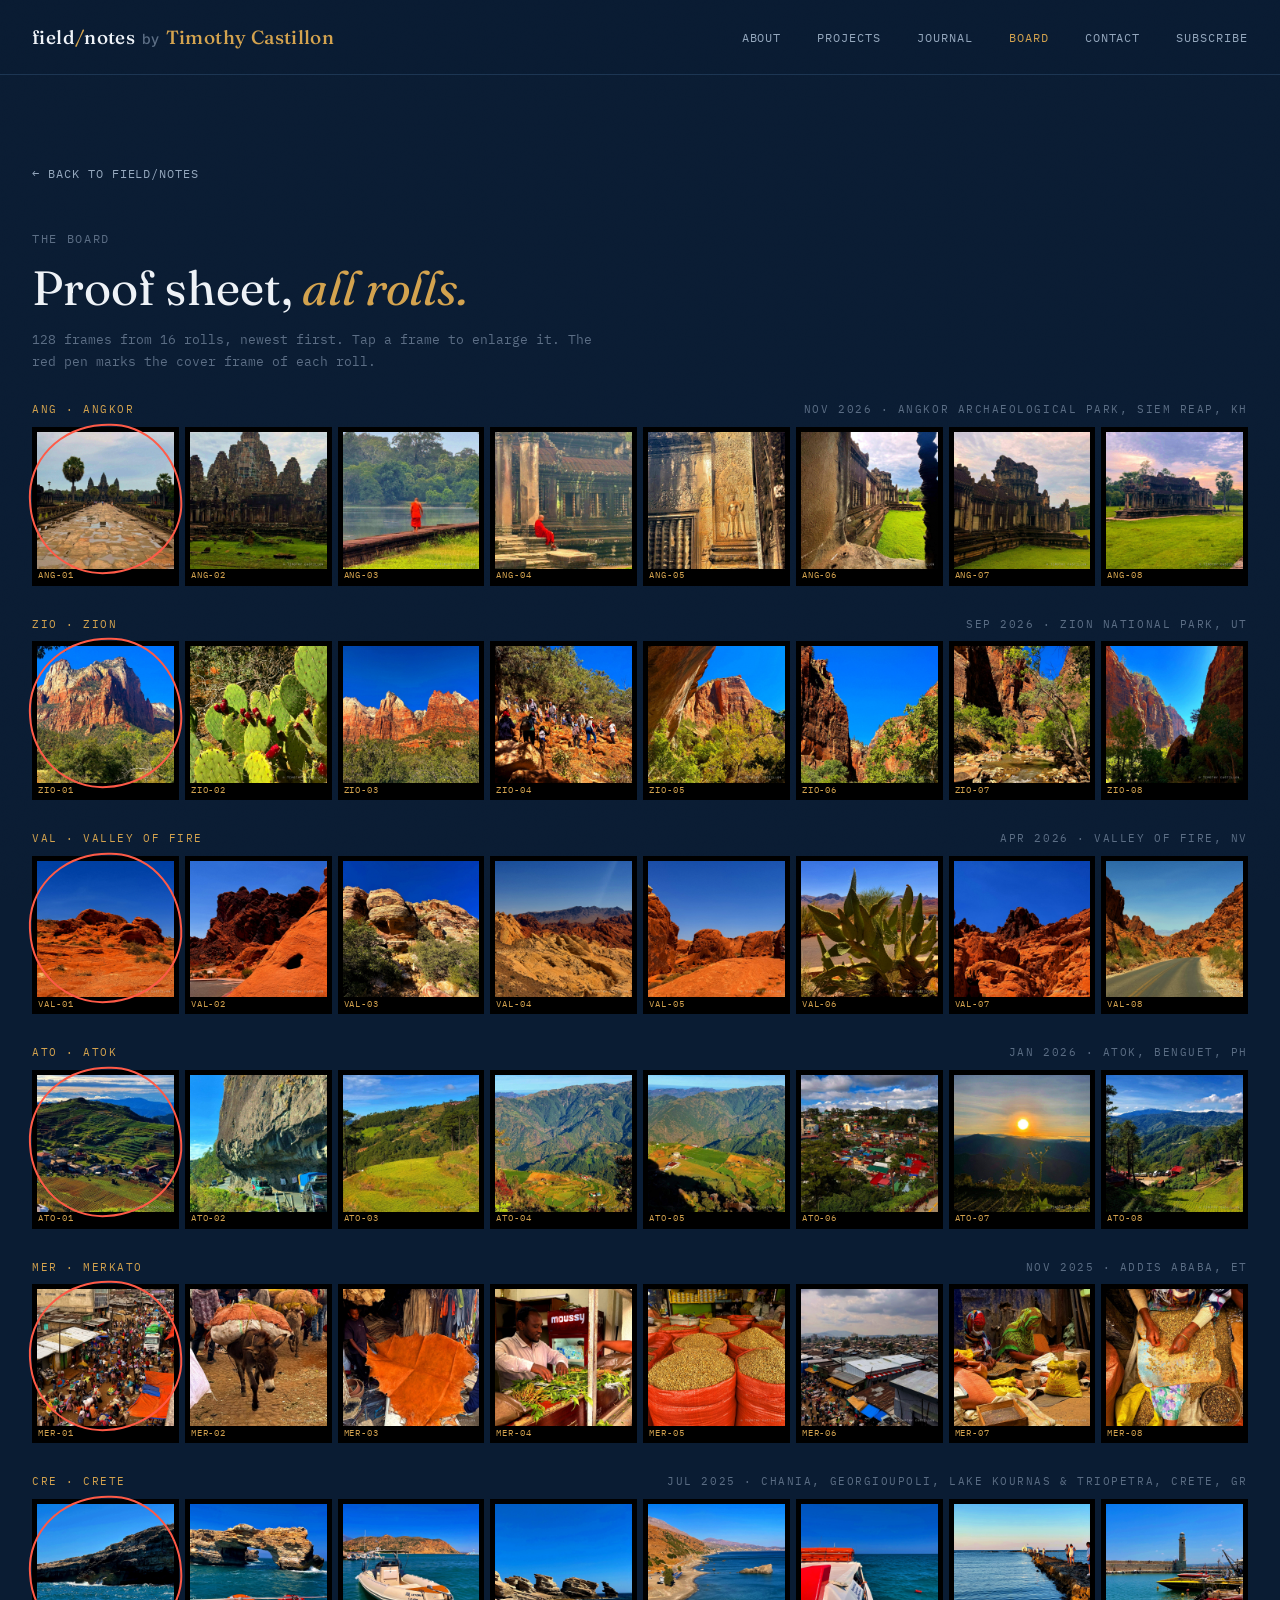
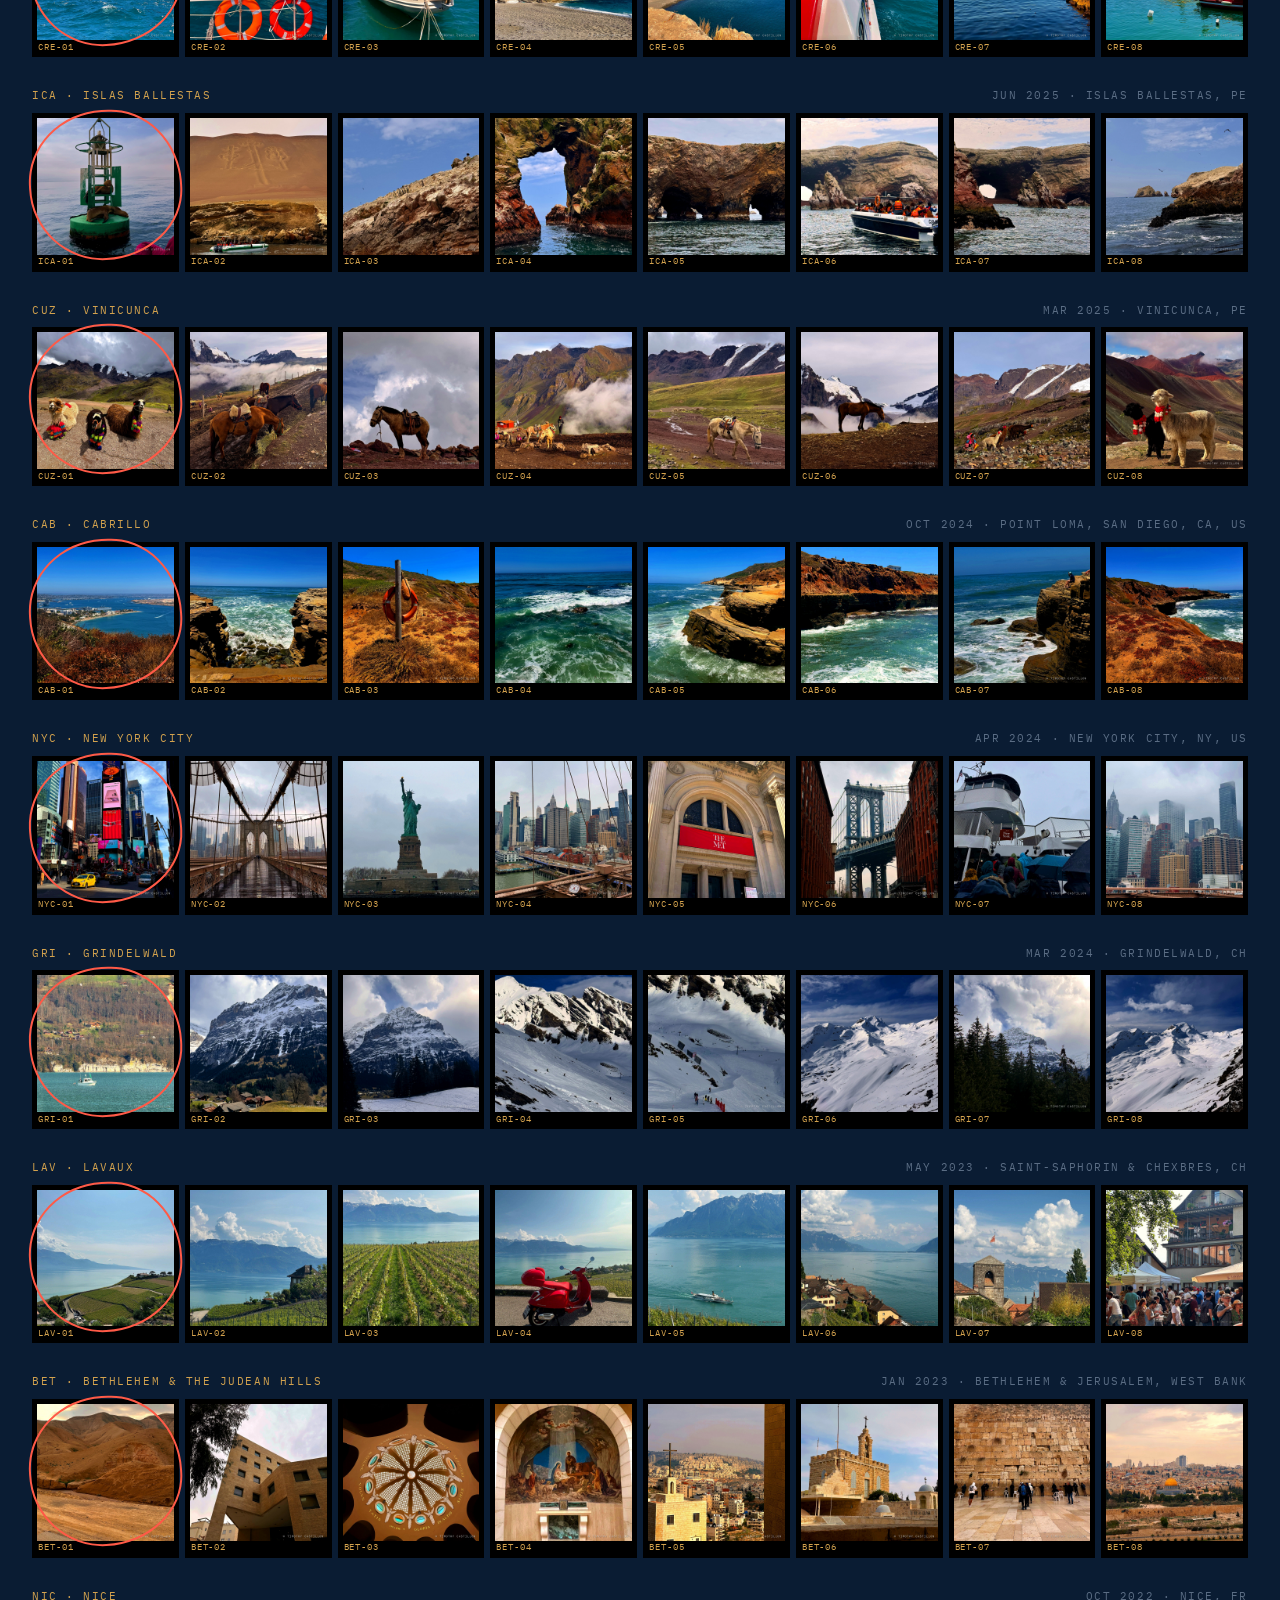
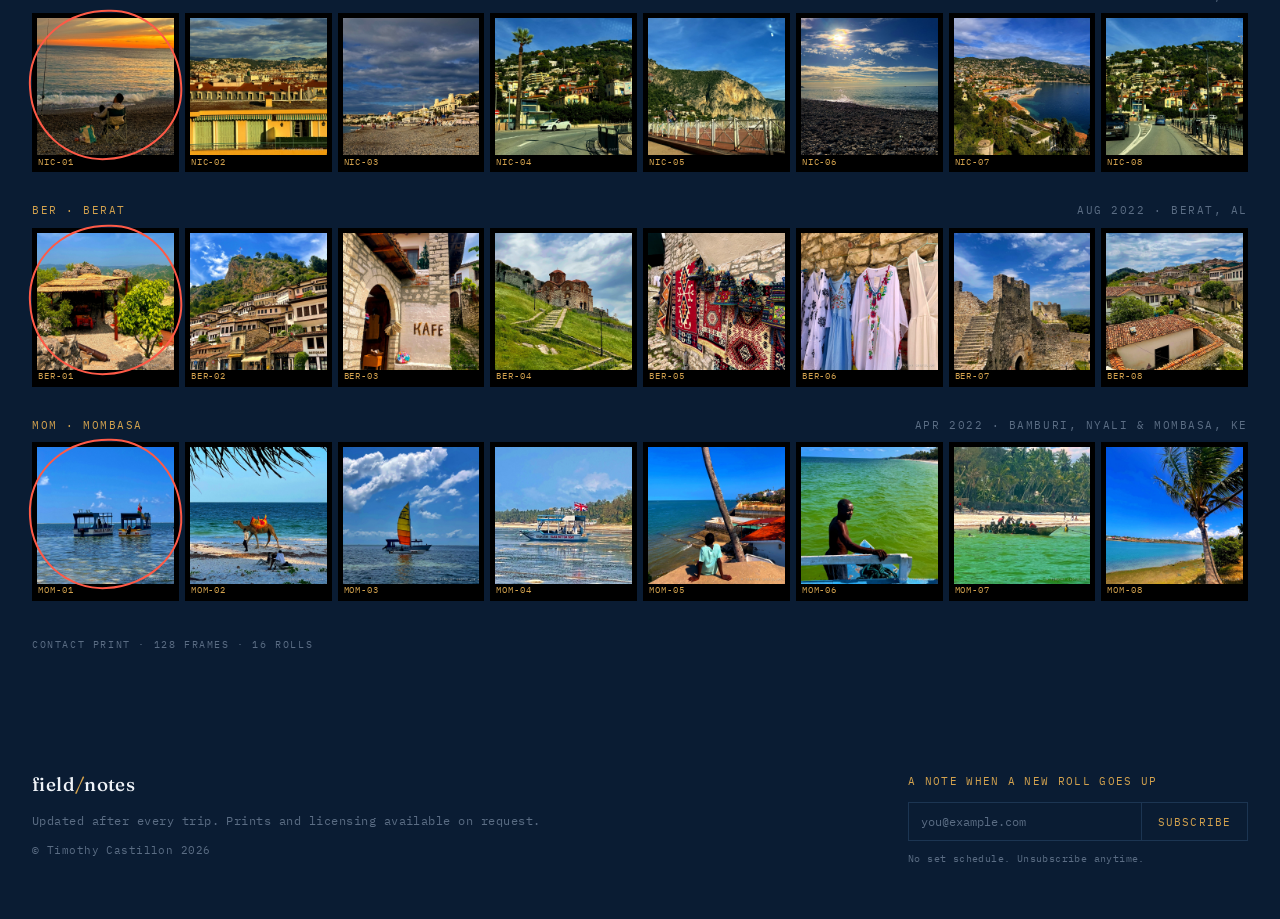
==== board.html @ 89dbab69 "Add files via upload" ====
<!DOCTYPE html>
<html lang="en">
<head>
<meta charset="UTF-8">
<meta name="viewport" content="width=device-width, initial-scale=1.0">
<title>The Board — field/notes</title>
<link rel="preconnect" href="https://fonts.googleapis.com">
<link href="https://fonts.googleapis.com/css2?family=Fraunces:opsz,wght@9..144,300;9..144,400;9..144,500;9..144,600&family=Inter:wght@400;500;600&family=IBM+Plex+Mono:wght@400;500&display=swap" rel="stylesheet">
<link rel="stylesheet" href="style.css">
<link rel="stylesheet" href="board.css">
<link rel="alternate" type="application/rss+xml" title="field/notes" href="https://tmcastillon01.github.io/PhotoPortfolio/feed.xml">
</head>
<body class="board">

<div class="grain"></div>

<header id="site-header" data-current="board"></header>
<script src="nav.js"></script>

<div class="wrap">
  <div class="entry-page-head board-head">
    <a class="back-link" href="index.html">&larr; Back to field/notes</a>
    <div class="eyebrow" style="margin-bottom:14px;">The Board</div>
    <h1 class="board-title">Proof sheet, <em>all rolls.</em></h1>
    <p class="board-sub" id="board-sub"></p>
  </div>
  <div id="board-sheets"></div>
  <p class="board-foot" id="board-foot"></p>
</div>

<footer>
  <div class="wrap footer-grid">
    <div>
      <div class="wordmark">field<span class="accent">/</span>notes</div>
      <p class="footer-note">Updated after every trip. Prints and licensing available on request.</p>
      <p class="footer-copyright">© Timothy Castillon 2026</p>
    </div>
    <div class="subscribe" id="subscribe" data-subscribe="footer"></div>
  </div>
</footer>

<div class="lightbox" id="lightbox" role="dialog" aria-modal="true" aria-label="Photo viewer">
  <div class="lightbox-count" id="lightbox-count"></div>
  <button type="button" class="lightbox-close" id="lightbox-close">Close ✕</button>
  <button type="button" class="lightbox-nav lightbox-prev" id="lightbox-prev" aria-label="Previous photo">&larr;</button>
  <div class="lightbox-frame">
    <img id="lightbox-img" src="" alt="">
    <div class="lightbox-caption" id="lightbox-caption"></div>
  </div>
  <button type="button" class="lightbox-nav lightbox-next" id="lightbox-next" aria-label="Next photo">&rarr;</button>
</div>

<script src="entries.js"></script>
<script src="lightbox.js"></script>
<script src="subscribe.js"></script>
<script>
(function () {
  const MONTHS = { JAN:0, FEB:1, MAR:2, APR:3, MAY:4, JUN:5, JUL:6, AUG:7, SEP:8, OCT:9, NOV:10, DEC:11 };
  function dateValue(str) {
    const m = /^([A-Z]{3})\s+(\d{4})$/.exec(String(str || '').trim().toUpperCase());
    return m && m[1] in MONTHS ? parseInt(m[2], 10) * 12 + MONTHS[m[1]] : 0;
  }
  function esc(s) {
    return String(s).replace(/&/g, '&amp;').replace(/</g, '&lt;').replace(/>/g, '&gt;').replace(/"/g, '&quot;');
  }
  const pad = (n) => String(n).padStart(2, '0');
  const sorted = [...ENTRIES].sort((a, b) => dateValue(b.date) - dateValue(a.date));
  let total = 0;

  document.getElementById('board-sheets').innerHTML = sorted.map((e) => {
    const code = e.slug.toUpperCase().slice(0, 3);
    const frames = Array.from({ length: e.count }, (_, i) => {
      const n = pad(i + 1);
      total += 1;
      const cap = e.title.split(':')[0] + ((e.captions && e.captions[i]) ? ' · ' + e.captions[i] : '');
      return `<div class="frame${i === 0 ? ' kept' : ''}" data-frame="${code}-${n}" data-caption="${esc(cap)}" tabindex="0" role="button" aria-label="${esc(e.title)}, frame ${n}">
        <img src="images/${e.slug}/${n}.jpg" alt="${esc(e.title)}, frame ${n}" loading="lazy">
      </div>`;
    }).join('');
    return `<section class="roll">
      <div class="roll-head">
        <a href="entry.html?slug=${encodeURIComponent(e.slug)}">${code} &middot; ${esc(e.title.split(':')[0])}</a>
        <span>${esc(e.date)} &middot; ${esc(e.location)}</span>
      </div>
      <div class="contact-sheet">${frames}</div>
    </section>`;
  }).join('');

  document.getElementById('board-sub').textContent =
    total + ' frames from ' + sorted.length + ' rolls, newest first. Tap a frame to enlarge it. The red pen marks the cover frame of each roll.';
  document.getElementById('board-foot').textContent = 'Contact print · ' + total + ' frames · ' + sorted.length + ' rolls';
  initLightbox();
  mountSubscribe();
})();
</script>
</body>
</html>
---- style.css ----
:root{
  --bg: #0a1c33;
  --bg-alt: #0f2540;
  --ink: #eef2f7;
  --ink-muted: #94a7bd;
  --ink-dim: #5b6d84;
  --gold: #d3a24e;
  --gold-dim: #8a6c34;
  --line: #1c3552;
  --line-soft: #142944;
}

*{ box-sizing:border-box; }
html{ scroll-behavior:smooth; }
body{
  margin:0;
  background:var(--bg);
  color:var(--ink);
  font-family:'Inter', sans-serif;
  font-size:16px;
  line-height:1.6;
  -webkit-font-smoothing:antialiased;
}
::selection{ background:var(--gold); color:#1a1304; }
a{ color:inherit; text-decoration:none; }
.wrap{ max-width:1280px; margin:0 auto; padding:0 32px; }

.grain{
  position:fixed; inset:0; pointer-events:none; z-index:50;
  opacity:0.03; mix-blend-mode:overlay;
  background-image:url("data:image/svg+xml,%3Csvg xmlns='http://www.w3.org/2000/svg' width='120' height='120'%3E%3Cfilter id='n'%3E%3CfeTurbulence type='fractalNoise' baseFrequency='0.9' numOctaves='2' stitchTiles='stitch'/%3E%3C/filter%3E%3Crect width='100%25' height='100%25' filter='url(%23n)'/%3E%3C/svg%3E");
}

header{
  position:fixed; top:0; left:0; right:0; z-index:40;
  padding:22px 0;
  background:linear-gradient(to bottom, rgba(10,28,51,0.94), rgba(10,28,51,0));
}
nav{ display:flex; align-items:center; justify-content:space-between; }
html{ scroll-padding-top:84px; }
header.solid{
  background:rgba(10,28,51,0.97); border-bottom:1px solid var(--line);
  -webkit-backdrop-filter:blur(8px); backdrop-filter:blur(8px);
}
.navlinks a.current, .nav-menu a.current{ color:var(--gold); }
.nav-toggle{
  display:none; position:relative; width:44px; height:44px; margin-right:-10px;
  background:none; border:none; cursor:pointer; -webkit-tap-highlight-color:transparent;
}
.nav-toggle span{
  position:absolute; left:11px; right:11px; height:2px; background:var(--ink);
  transition:transform .2s ease, opacity .2s ease, top .2s ease;
}
.nav-toggle span:nth-child(1){ top:15px; }
.nav-toggle span:nth-child(2){ top:21px; }
.nav-toggle span:nth-child(3){ top:27px; }
header.menu-open .nav-toggle span:nth-child(1){ top:21px; transform:rotate(45deg); }
header.menu-open .nav-toggle span:nth-child(2){ opacity:0; }
header.menu-open .nav-toggle span:nth-child(3){ top:21px; transform:rotate(-45deg); }
.nav-toggle:focus-visible{ outline:2px solid var(--gold); outline-offset:-4px; }
.nav-menu{ display:none; background:var(--bg-alt); border-top:1px solid var(--line); }
.nav-menu a{
  display:block; padding:0 20px; line-height:56px; border-bottom:1px solid var(--line-soft);
  font-family:'IBM Plex Mono', monospace; font-size:13px; letter-spacing:0.12em; text-transform:uppercase; color:var(--ink-muted);
}
.nav-menu a:last-child{ border-bottom:none; color:var(--gold); }
.nav-menu a:hover{ color:var(--gold); }
@media (max-width:900px){
  header{ padding:8px 0; background:var(--bg); border-bottom:1px solid var(--line); }
  .nav-toggle{ display:block; }
  .nav-menu:not([hidden]){ display:block; }
  .entry-page-head{ padding-top:112px; }
}
.wordmark{ font-family:'Fraunces', serif; font-weight:500; font-size:19px; letter-spacing:0.02em; white-space:nowrap; }
.wordmark .accent{ color:var(--gold); }
.wordmark .by{ color:var(--ink-dim); font-size:14px; font-family:'Inter', sans-serif; margin:0 2px; }
.navlinks{ display:flex; gap:36px; font-family:'IBM Plex Mono', monospace; font-size:12px; letter-spacing:0.08em; text-transform:uppercase; color:var(--ink-muted); }
.navlinks a:hover{ color:var(--gold); }

.hero{
  position:relative; height:100vh; min-height:640px;
  display:flex; align-items:flex-end; overflow:hidden;
  border-bottom:1px solid var(--line);
}
.hero-bg{ position:absolute; inset:0; }
.hero-bg img{
  position:absolute; inset:0; width:100%; height:100%; object-fit:cover;
  opacity:0; animation:heroFade 18s infinite; filter:saturate(1.05) contrast(1.02);
}
.hero-bg img:nth-child(1){ animation-delay:0s; }
.hero-bg img:nth-child(2){ animation-delay:6s; }
.hero-bg img:nth-child(3){ animation-delay:12s; }
@keyframes heroFade{
  0%{ opacity:0; transform:scale(1.06); }
  4%{ opacity:1; transform:scale(1.06); }
  30%{ opacity:1; transform:scale(1.0); }
  34%{ opacity:0; transform:scale(1.0); }
  100%{ opacity:0; }
}
.hero::after{
  content:''; position:absolute; inset:0;
  background:linear-gradient(to top, rgba(6,15,28,0.97) 0%, rgba(6,15,28,0.40) 45%, rgba(6,15,28,0.60) 100%);
  z-index:1;
}
.hero-content{ position:relative; z-index:2; width:100%; padding-bottom:88px; }
.hero-eyebrow{
  font-family:'IBM Plex Mono', monospace; font-size:12px; letter-spacing:0.16em;
  text-transform:uppercase; color:var(--gold); margin-bottom:18px;
  display:flex; align-items:center; gap:10px;
}
.hero-eyebrow::before{ content:''; width:28px; height:1px; background:var(--gold); }
h1.hero-title{
  font-family:'Fraunces', serif; font-weight:400;
  font-size:clamp(44px, 7vw, 92px); line-height:0.98; letter-spacing:-0.01em;
  margin:0 0 22px; max-width:14ch;
}
h1.hero-title em{ font-style:italic; color:var(--gold); font-weight:300; }
.hero-sub{ max-width:44ch; color:var(--ink-muted); font-size:17px; margin:0 0 34px; }
.scroll-cue{
  display:flex; align-items:center; gap:12px; font-family:'IBM Plex Mono', monospace;
  font-size:11px; letter-spacing:0.1em; text-transform:uppercase; color:var(--ink-dim);
}
.scroll-cue .bar{ width:1px; height:34px; background:var(--ink-dim); position:relative; overflow:hidden; }
.scroll-cue .bar::after{
  content:''; position:absolute; left:0; top:-100%; width:100%; height:100%;
  background:var(--gold); animation:scrollDrip 2.2s ease-in-out infinite;
}
@keyframes scrollDrip{ 0%{ top:-100%; } 60%{ top:100%; } 100%{ top:100%; } }

.statement{ padding:120px 0 96px; border-bottom:1px solid var(--line); }
.eyebrow{ font-family:'IBM Plex Mono', monospace; font-size:12px; letter-spacing:0.14em; text-transform:uppercase; color:var(--ink-dim); padding-top:6px; }

/* -------- statement: photo column + body column --------
   Scoped classes only (.statement-intro / .statement-quote /
   .statement-note) so each piece of text keeps its own size --
   nothing here falls back to a generic ".statement p" rule that
   could silently out-specificity a more targeted one. */
.statement-grid{ display:flex; gap:48px; align-items:flex-start; }
.statement-portrait{ width:280px; flex-shrink:0; }
.statement-portrait .frame{
  aspect-ratio:0.69; overflow:hidden; border:1px solid var(--line);
}
.statement-portrait img{ width:100%; height:100%; display:block; object-fit:cover; object-position:38% 22%; }
.statement-portrait .cap{
  display:inline-block; margin-top:14px; padding:6px 12px;
  background:var(--bg-alt); border:1px solid var(--line);
  font-family:'IBM Plex Mono', monospace; font-size:11px;
  letter-spacing:0.05em; color:var(--ink-dim);
}
.statement-body{ flex:1; min-width:0; }
.statement-body .eyebrow{ display:block; margin-bottom:22px; padding-top:0; }
.statement-intro{
  font-family:'Inter', sans-serif; font-weight:400; font-size:16px;
  line-height:1.75; color:var(--ink); text-align:justify; max-width:64ch; margin:0;
}

.journal-head{ padding:88px 0 0; display:flex; align-items:baseline; justify-content:space-between; }
.journal-head h2{ font-family:'Fraunces', serif; font-weight:400; font-size:15px; letter-spacing:0.14em; text-transform:uppercase; color:var(--ink-muted); margin:0; }
.journal-head .count{ font-family:'IBM Plex Mono', monospace; font-size:12px; color:var(--ink-dim); }

.entry{ padding:64px 0 96px; border-bottom:1px solid var(--line-soft); }
.entry:last-child{ border-bottom:none; }
.entry-head{ display:grid; grid-template-columns:2fr 3fr; gap:48px; margin-bottom:40px; align-items:start; }
.entry-col-meta{ order:1; display:flex; flex-direction:column; gap:28px; }
.entry-col-main{ order:2; }
.entry-meta{ font-family:'IBM Plex Mono', monospace; font-size:12px; color:var(--gold); letter-spacing:0.06em; padding-top:8px; line-height:1.8; }
.entry-meta .loc{ display:block; color:var(--ink-dim); margin-top:4px; }
.entry-title{ font-family:'Fraunces', serif; font-weight:500; font-size:clamp(30px, 4vw, 46px); margin:0 0 16px; letter-spacing:-0.01em; }
.entry-desc{ max-width:68ch; color:var(--ink-muted); font-size:16px; line-height:1.8; }

/* -------- field data card (sidebar) -------- */
.data-card{
  border:1px solid var(--line); border-radius:2px;
  padding:18px 20px;
}
.data-card .data-label{
  font-family:'IBM Plex Mono', monospace; font-size:11px; letter-spacing:0.12em;
  text-transform:uppercase; color:var(--gold); margin-bottom:14px;
}
.data-row{
  font-family:'IBM Plex Mono', monospace; font-size:12px; line-height:1.6;
  padding:9px 0;
}
.data-row + .data-row{ border-top:1px solid var(--line-soft); }
.data-row .k{ display:block; color:var(--gold); letter-spacing:0.06em; font-size:10px; margin-bottom:4px; }
.data-row .v{ display:block; color:var(--ink-muted); }
.data-note{
  margin-top:14px; font-family:'IBM Plex Mono', monospace; font-size:11px;
  color:var(--ink-dim); font-style:italic; line-height:1.6;
}

/* -------- sources line (sidebar) -------- */
.sources-line{
  padding-top:14px;
  border-top:1px solid var(--line-soft);
  font-family:'IBM Plex Mono', monospace; font-size:10px;
  color:var(--ink-dim); line-height:1.7;
}
.sources-line span{ color:var(--gold); display:block; margin-bottom:6px; letter-spacing:0.06em; text-transform:uppercase; font-size:10px; }

/* -------- lightbox caption -------- */
.lightbox-caption{
  position:absolute; left:0; right:0; bottom:0;
  padding:28px 24px 20px;
  background:linear-gradient(to top, rgba(4,10,19,0.92), rgba(4,10,19,0));
  font-family:'IBM Plex Mono', monospace; font-size:13px; color:var(--ink);
  letter-spacing:0.02em; text-align:left;
}

/* -------- coordinates link + map modal -------- */
.coords-link{
  display:block; background:none; border:none; padding:0; margin:0; cursor:pointer;
  font:inherit; letter-spacing:inherit; line-height:inherit; text-align:left;
  color:var(--gold); text-decoration:underline; text-decoration-style:dotted;
  text-decoration-color:var(--gold-dim); text-underline-offset:4px;
}
.coords-link:hover{ color:var(--ink); text-decoration-color:var(--ink); }
.coords-link:focus-visible{ outline:2px solid var(--gold); outline-offset:3px; }

body.map-open{ overflow:hidden; }
.map-modal{
  position:fixed; inset:0; z-index:110; display:none;
  align-items:center; justify-content:center; padding:5vh 5vw;
  background:rgba(4,10,19,0.82);
  -webkit-backdrop-filter:blur(6px); backdrop-filter:blur(6px);
}
.map-modal.open{ display:flex; }
.map-panel{
  width:100%; max-width:960px; border:1px solid var(--line);
  background:var(--bg); display:flex; flex-direction:column;
}
.map-bar{
  display:flex; align-items:center; justify-content:space-between; gap:16px;
  padding:12px 16px; background:var(--bg-alt); border-bottom:1px solid var(--line);
  font-family:'IBM Plex Mono', monospace; font-size:12px; letter-spacing:0.08em; text-transform:uppercase;
}
.map-bar-title{ color:var(--ink-dim); min-width:0; overflow:hidden; text-overflow:ellipsis; white-space:nowrap; }
.map-close{
  background:none; border:none; padding:4px 0 4px 8px; cursor:pointer; flex-shrink:0;
  font:inherit; letter-spacing:inherit; text-transform:inherit; color:var(--ink-muted);
}
.map-close:hover{ color:var(--gold); }
.map-close:focus-visible{ outline:2px solid var(--gold); outline-offset:2px; }
.map-canvas{ height:min(66vh, 560px); background:var(--bg); }
.map-fallback{
  height:100%; display:flex; align-items:center; justify-content:center; padding:24px; text-align:center;
  font-family:'IBM Plex Mono', monospace; font-size:13px; color:var(--ink-muted);
}

/* Leaflet theming. --map-tint pulls CARTO's neutral grey toward the navy
   palette; tweak or set to "none" for the stock Dark Matter look. */
.map-canvas{ --map-tint:sepia(1) hue-rotate(182deg) saturate(1.5) brightness(1.05); }
/* fallback when no CARTO key is set: darken the standard OpenStreetMap tiles */
.map-canvas.map-osm{ --map-tint:invert(1) hue-rotate(200deg) brightness(0.9) contrast(0.95) saturate(0.6); }
.map-canvas .leaflet-tile-pane{ filter:var(--map-tint); }
.leaflet-container{ font-family:'IBM Plex Mono', monospace; background:var(--bg); }
.leaflet-control-attribution{
  background:rgba(10,28,51,0.85) !important; color:var(--ink-dim) !important;
  font-family:'IBM Plex Mono', monospace; font-size:10px;
}
.leaflet-control-attribution a{ color:var(--ink-muted) !important; }
.leaflet-bar a, .leaflet-bar a:hover{
  background:var(--bg-alt); color:var(--ink-muted); border-bottom:1px solid var(--line);
}
.leaflet-bar a:hover{ color:var(--gold); }
.leaflet-bar{ border:1px solid var(--line) !important; box-shadow:none !important; }
.leaflet-popup-content-wrapper, .leaflet-popup-tip{
  background:var(--bg-alt); color:var(--ink); border:1px solid var(--line); box-shadow:none;
}
.leaflet-popup-content-wrapper{ border-radius:2px; }
.leaflet-popup-content{ margin:10px 14px; }
.map-pop-loc{ font-family:'IBM Plex Mono', monospace; font-size:12px; letter-spacing:0.05em; color:var(--ink); }
.map-pop-co{ font-family:'IBM Plex Mono', monospace; font-size:11px; letter-spacing:0.05em; color:var(--gold); margin-top:4px; }
.map-marker span{
  display:block; width:22px; height:22px; border-radius:50%;
  background:var(--gold); border:2px solid var(--bg);
  box-shadow:0 0 0 6px rgba(211,162,78,0.25), 0 0 18px 4px rgba(211,162,78,0.55);
}
@media (max-width:820px){
  .map-modal{ padding:0; height:100vh; height:100dvh; }
  .map-panel{ max-width:none; height:100%; border:none; }
  .map-canvas{ order:1; height:auto; flex:1; min-height:0; }
  .map-bar{ order:2; border-bottom:none; border-top:1px solid var(--line); padding:12px 16px calc(12px + env(safe-area-inset-bottom, 0px)); }
  .map-close{ padding:12px 18px; font-size:13px; color:var(--gold); border:1px solid var(--gold-dim); }
}

/* -------- journal search -------- */
.sr-only{ position:absolute; width:1px; height:1px; margin:-1px; padding:0; overflow:hidden; clip:rect(0 0 0 0); white-space:nowrap; border:0; }
.journal-search{ margin:28px 0 0; max-width:420px; }
.journal-search-input{
  width:100%; padding:12px 14px; background:transparent; border:1px solid var(--line); border-radius:0;
  font-family:'IBM Plex Mono', monospace; font-size:16px; color:var(--ink); color-scheme:dark; -webkit-appearance:none; appearance:none;
  transition:border-color .2s ease;
}
.journal-search-input::placeholder{ color:var(--ink-dim); }
.journal-search-input:focus{ outline:none; border-color:var(--gold); }
.journal-search-input::-webkit-search-cancel-button{ -webkit-appearance:none; }
.journal-search + .tag-filters{ margin-top:20px; }
.journal-search + .tag-filters + .region-filters{ margin-top:-36px; }

/* -------- statement: quote, divider, process note -------- */
.statement-quote{
  margin:24px 0 0; padding-left:18px; border-left:2px solid var(--gold-dim);
  font-family:'Inter', sans-serif; font-weight:400; font-size:16px;
  line-height:1.75; color:var(--gold); text-align:justify; max-width:64ch;
}
.statement-divider{
  border:none; border-top:1px dashed var(--line);
  margin:28px 0 24px; max-width:64ch;
}
.statement-note{
  font-family:'Fraunces', serif; font-style:italic; font-weight:300;
  font-size:15px; line-height:1.75; color:var(--ink-muted);
  text-align:justify; max-width:64ch; margin:0;
}

/* -------- projects -------- */
.projects-grid{
  display:grid; grid-template-columns:repeat(auto-fill, minmax(340px, 1fr));
  gap:28px; padding:48px 0 120px;
}
.project-card{
  display:block; border:1px solid var(--line); background:var(--bg-alt);
  transition:transform .3s ease, border-color .3s ease; position:relative;
}
.project-card:hover{ transform:translateY(-4px); border-color:var(--gold); }
.project-card.coming-soon{ opacity:0.55; pointer-events:none; }
.project-card .card-thumb{ aspect-ratio:4/3; overflow:hidden; }
.project-card .card-thumb img{ width:100%; height:100%; object-fit:cover; display:block; }
.project-status{
  position:absolute; top:14px; right:14px; font-family:'IBM Plex Mono', monospace;
  font-size:10px; letter-spacing:0.08em; text-transform:uppercase; color:var(--gold);
  background:rgba(10,28,51,0.85); border:1px solid var(--gold-dim); padding:4px 10px; border-radius:999px;
}
.postgrid{ max-width:76ch; margin:88px 0 40px; padding-top:56px; border-top:1px solid var(--line); }
.postgrid h2{ font-family:'Fraunces', serif; font-weight:500; font-size:26px; margin:0 0 22px; }
.postgrid p{ color:var(--ink-muted); font-size:16px; line-height:1.8; margin:0 0 20px; }
.postgrid-bullets{ margin:28px 0; display:flex; flex-direction:column; gap:22px; }
.postgrid-bullet .b-title{ font-family:'IBM Plex Mono', monospace; font-size:12px; letter-spacing:0.06em; text-transform:uppercase; color:var(--gold); margin-bottom:8px; }
.postgrid-bullet .b-body{ color:var(--ink-muted); font-size:15px; line-height:1.75; }

/* -------- tag filter pills (journal grid) -------- */
.tag-filters{ display:flex; flex-wrap:wrap; gap:10px; margin:28px 0 48px; }
.region-filters{ margin-top:-36px; }
.region-filters .tag-pill{ opacity:0.85; }
.region-filters .tag-pill.active{ opacity:1; }
.tag-pill{
  font-family:'IBM Plex Mono', monospace; font-size:12px; letter-spacing:0.05em;
  padding:8px 16px; border:1px solid var(--line); border-radius:999px;
  color:var(--ink-muted); cursor:pointer; background:none; transition:all .2s ease;
}
.tag-pill:hover{ border-color:var(--gold); color:var(--ink); }
.tag-pill.active{ background:var(--gold); border-color:var(--gold); color:#1a1304; }

/* -------- journal grid (landing page cards) -------- */
/* 5-up at desktop width, stepping down as the viewport narrows so
   cards never get too cramped to read. */
.journal-grid{
  display:grid; grid-template-columns:repeat(5, 1fr);
  gap:20px; padding-bottom:120px;
}
.journal-card{
  display:block; border:1px solid var(--line); background:var(--bg-alt);
  transition:transform .3s ease, border-color .3s ease;
}
.journal-card:hover{ transform:translateY(-4px); border-color:var(--gold); }
.card-thumb{ aspect-ratio:4/3; overflow:hidden; }
.card-thumb img{ width:100%; height:100%; object-fit:cover; display:block; transition:transform .5s ease; }
.journal-card:hover .card-thumb img{ transform:scale(1.04); }
.card-body{ padding:22px 24px 26px; }
.card-meta{ font-family:'IBM Plex Mono', monospace; font-size:11px; letter-spacing:0.08em; color:var(--gold); text-transform:uppercase; }
.card-meta .loc{ color:var(--ink-dim); }
.card-title{ font-family:'Fraunces', serif; font-weight:500; font-size:22px; margin:10px 0 12px; line-height:1.25; }
.card-tags{ display:flex; flex-wrap:wrap; gap:8px; }
.card-tags span{ font-family:'IBM Plex Mono', monospace; font-size:10px; letter-spacing:0.05em; text-transform:uppercase; color:var(--ink-dim); border:1px solid var(--line); padding:3px 9px; border-radius:999px; }

/* -------- entry page -------- */
.entry-page-head{ padding:160px 0 48px; }
.back-link{ font-family:'IBM Plex Mono', monospace; font-size:12px; letter-spacing:0.08em; text-transform:uppercase; color:var(--ink-muted); display:inline-flex; align-items:center; gap:8px; margin-bottom:40px; }
.back-link:hover{ color:var(--gold); }

/* contact sheet -- bigger tiles, 4 per row */
.contact-sheet{
  display:grid; grid-template-columns:repeat(4, 1fr); gap:14px;
  background:transparent; margin-left:0;
}
.frame{ position:relative; aspect-ratio:1/1; overflow:hidden; background:var(--bg-alt); cursor:pointer; }
.frame img{ width:100%; height:100%; object-fit:cover; display:block; transition:transform .6s cubic-bezier(.2,.7,.2,1), filter .4s ease; filter:brightness(0.94); }
.frame:hover img{ transform:scale(1.05); filter:brightness(1.02); }
.frame::before{
  content:attr(data-frame); position:absolute; top:10px; left:12px; z-index:2;
  font-family:'IBM Plex Mono', monospace; font-size:11px; color:rgba(238,242,247,0.6);
  letter-spacing:0.04em; opacity:0; transition:opacity .3s ease;
}
.frame:hover::before{ opacity:1; }
.frame::after{ content:''; position:absolute; inset:0; box-shadow:inset 0 0 0 1px rgba(238,242,247,0.06); }

/* lightbox */
.lightbox{
  position:fixed; inset:0; background:rgba(4,10,19,0.95); z-index:100;
  display:none; align-items:center; justify-content:center; padding:5vh 5vw;
}
.lightbox.open{ display:flex; }
.lightbox-frame{ position:relative; max-width:100%; max-height:90vh; display:inline-block; }
.lightbox-frame img{ display:block; max-width:100%; max-height:90vh; object-fit:contain; }
.lightbox-close{
  position:absolute; top:24px; right:32px; font-family:'IBM Plex Mono', monospace;
  color:var(--ink-muted); font-size:12px; letter-spacing:0.08em; text-transform:uppercase; cursor:pointer;
}
.lightbox-close:hover{ color:var(--gold); }

/* contact section */
.contact-section{ padding:120px 0; border-bottom:1px solid var(--line); }
.contact-grid{ display:grid; grid-template-columns:200px 1fr; gap:48px; }
.contact-bio{ max-width:60ch; color:var(--ink-muted); font-size:17px; line-height:1.8; margin:0 0 40px; }
.contact-methods{ display:flex; flex-direction:column; gap:18px; }
.contact-method{ display:flex; align-items:baseline; gap:16px; font-size:16px; }
.contact-method .label{ font-family:'IBM Plex Mono', monospace; font-size:12px; letter-spacing:0.08em; text-transform:uppercase; color:var(--ink-dim); min-width:90px; }
.contact-method a, .contact-method span.value{ color:var(--ink); font-size:17px; }
.contact-method a:hover{ color:var(--gold); }

@media (max-width:1180px){
  .journal-grid{ grid-template-columns:repeat(4, 1fr); }
}
@media (max-width:900px){
  .journal-grid{ grid-template-columns:repeat(3, 1fr); }
}
@media (max-width:820px){
  .entry-head, .contact-grid{ grid-template-columns:minmax(0,1fr); gap:14px; }
  .contact-section{ padding:72px 0; }
  .contact-method{ flex-direction:column; align-items:flex-start; gap:4px; }
  .contact-method a, .contact-method span.value{ overflow-wrap:anywhere; }
  .entry-col-main{ order:1; }
  .entry-col-meta{ order:2; margin-top:8px; }
  .statement-grid{ flex-direction:column; }
  .statement-portrait{ width:100%; max-width:220px; }
  .contact-sheet{ margin-left:0; grid-template-columns:repeat(2, 1fr); }
  .eyebrow{ padding-top:0; }
  .journal-grid{ grid-template-columns:repeat(2, 1fr); }
}
@media (max-width:560px){
  .journal-grid{ grid-template-columns:1fr; }
}
@media (max-width:520px){
  .wrap{ padding:0 20px; }
  header .wordmark .by, header .wordmark .name{ display:none; }
}
.data-row .v, .sources-line{ overflow-wrap:anywhere; }

footer{ padding:56px 0 48px; }
.footer-grid{ display:flex; justify-content:space-between; align-items:center; flex-wrap:wrap; gap:16px; }
.footer-note{ font-family:'IBM Plex Mono', monospace; font-size:12px; color:var(--ink-dim); letter-spacing:0.04em; }
.footer-copyright{ font-family:'IBM Plex Mono', monospace; font-size:11px; color:var(--ink-dim); letter-spacing:0.04em; margin-top:6px; }

a:focus-visible, .frame:focus-visible{ outline:2px solid var(--gold); outline-offset:2px; }

@media (prefers-reduced-motion: reduce){
  .hero-bg img{ animation:none !important; opacity:1 !important; }
  .scroll-cue .bar::after{ animation:none; }
}

/* -------- cinema lightbox: arrows, counter, fade -------- */
body.lb-open{ overflow:hidden; }
button.lightbox-close{ background:none; border:none; padding:0; z-index:2; }
.lightbox-close:focus-visible, .lightbox-nav:focus-visible{ outline:2px solid var(--gold); outline-offset:4px; }
.lightbox-count{
  position:absolute; top:24px; left:32px; z-index:2;
  font-family:'IBM Plex Mono', monospace; font-size:12px; letter-spacing:0.1em; color:var(--ink-dim);
}
.lightbox-nav{
  position:absolute; top:50%; transform:translateY(-50%); z-index:2;
  width:56px; height:56px; background:none; border:none; cursor:pointer;
  font-family:'IBM Plex Mono', monospace; font-size:26px; color:var(--ink-muted);
  transition:color .2s ease;
}
.lightbox-nav:hover{ color:var(--gold); }
.lightbox-prev{ left:20px; }
.lightbox-next{ right:20px; }
.lightbox-frame img, .lightbox-frame .lightbox-caption{ transition:opacity .14s ease; }
.lightbox-frame.fading img, .lightbox-frame.fading .lightbox-caption{ opacity:0; }
@media (max-width:820px){
  .lightbox{ padding:6vh 3vw 15vh; height:100vh; height:100dvh; }
  .lightbox-nav{ width:44px; height:44px; font-size:22px; top:auto; bottom:18px; transform:none; }
  .lightbox-prev{ left:16px; }
  .lightbox-next{ right:16px; }
  .lightbox-count{ top:auto; bottom:84px; left:50%; transform:translateX(-50%); }
  button.lightbox-close{ top:auto; bottom:22px; right:auto; left:50%; transform:translateX(-50%); padding:12px 18px; border:1px solid var(--line); }
}
@media (prefers-reduced-motion: reduce){
  .lightbox-frame img, .lightbox-frame .lightbox-caption{ transition:none; }
}

/* -------- newsletter sign-up (Buttondown) -------- */
.subscribe{ width:100%; max-width:340px; }
.subscribe-label{
  display:block; margin-bottom:12px;
  font-family:'IBM Plex Mono', monospace; font-size:11px; letter-spacing:0.12em;
  text-transform:uppercase; color:var(--gold);
}
.subscribe-row{ display:flex; border:1px solid var(--line); transition:border-color .2s ease; }
.subscribe-row:focus-within{ border-color:var(--gold); }
.subscribe-row input[type="email"]{
  flex:1; min-width:0; padding:11px 12px; background:transparent; border:none; color-scheme:dark;
  font-family:'IBM Plex Mono', monospace; font-size:12px; color:var(--ink);
}
.subscribe-row input[type="email"]::placeholder{ color:var(--ink-dim); }
.subscribe-row input[type="email"]:focus{ outline:none; }
.subscribe-row button{
  padding:0 16px; background:none; border:none; border-left:1px solid var(--line); cursor:pointer;
  font-family:'IBM Plex Mono', monospace; font-size:11px; letter-spacing:0.1em; text-transform:uppercase;
  color:var(--gold); transition:background .2s ease, color .2s ease;
}
.subscribe-row button:hover, .subscribe-row button:focus-visible{ background:var(--gold); color:#1a1304; outline:none; }
.subscribe-fine{ margin:10px 0 0; font-family:'IBM Plex Mono', monospace; font-size:10px; letter-spacing:0.04em; color:var(--ink-dim); }

/* small screens: swap the link row for the three-line menu (kept last so it wins over .navlinks above) */
@media (max-width:900px){
  .navlinks{ display:none; }
}
---- board.css ----
/* The Board: proof-sheet view of every roll. Loaded after style.css. */
.board-title{ font-family:'Fraunces', serif; font-weight:400; font-size:clamp(32px,5vw,48px); line-height:1.1; margin:0 0 14px; }
.board-title em{ color:var(--gold); }
.board-sub{ font-family:'IBM Plex Mono', monospace; font-size:13px; line-height:1.7; color:var(--ink-dim); max-width:70ch; margin:0; }
.board-head{ padding-bottom:28px; }
.roll{ margin:0 0 30px; }
.roll-head{ display:flex; justify-content:space-between; align-items:baseline; gap:6px 18px; flex-wrap:wrap; margin-bottom:8px;
  font-family:'IBM Plex Mono', monospace; font-size:11px; letter-spacing:.14em; text-transform:uppercase; }
.roll-head a{ color:var(--gold); text-decoration:none; }
.roll-head a:hover{ text-decoration:underline; }
.roll-head span{ color:var(--ink-dim); }
.board .contact-sheet{ grid-template-columns:repeat(8, minmax(0,1fr)); gap:6px; }
.board .frame{ aspect-ratio:auto; background:#000; padding:5px 5px 17px; overflow:visible; }
.board .frame img{ aspect-ratio:1/1; height:auto; filter:none; transition:filter .25s ease; }
.board .frame:hover img{ transform:none; filter:brightness(1.08); }
.board .frame::before{ top:auto; bottom:3px; left:6px; opacity:1; z-index:1; font-size:9px; color:var(--gold); letter-spacing:.1em; }
.board .frame::after{ box-shadow:none; }
.board .frame.kept::after{
  inset:-3px -3px 12px -3px; border:2.5px solid #ff5a47; border-radius:50% 46% 52% 48% / 48% 52% 46% 50%;
  transform:rotate(-3deg); pointer-events:none; z-index:2;
}
.board .frame:hover{ outline:1px solid var(--gold); }
.board-foot{ font-family:'IBM Plex Mono', monospace; font-size:10px; letter-spacing:.16em; text-transform:uppercase; color:var(--ink-dim); padding:6px 0 60px; margin:0; }
@media (max-width:900px){ .board .contact-sheet{ grid-template-columns:repeat(4, minmax(0,1fr)); } }
@media (max-width:520px){ .board .contact-sheet{ gap:5px; } .board .frame{ padding:4px 4px 15px; } }
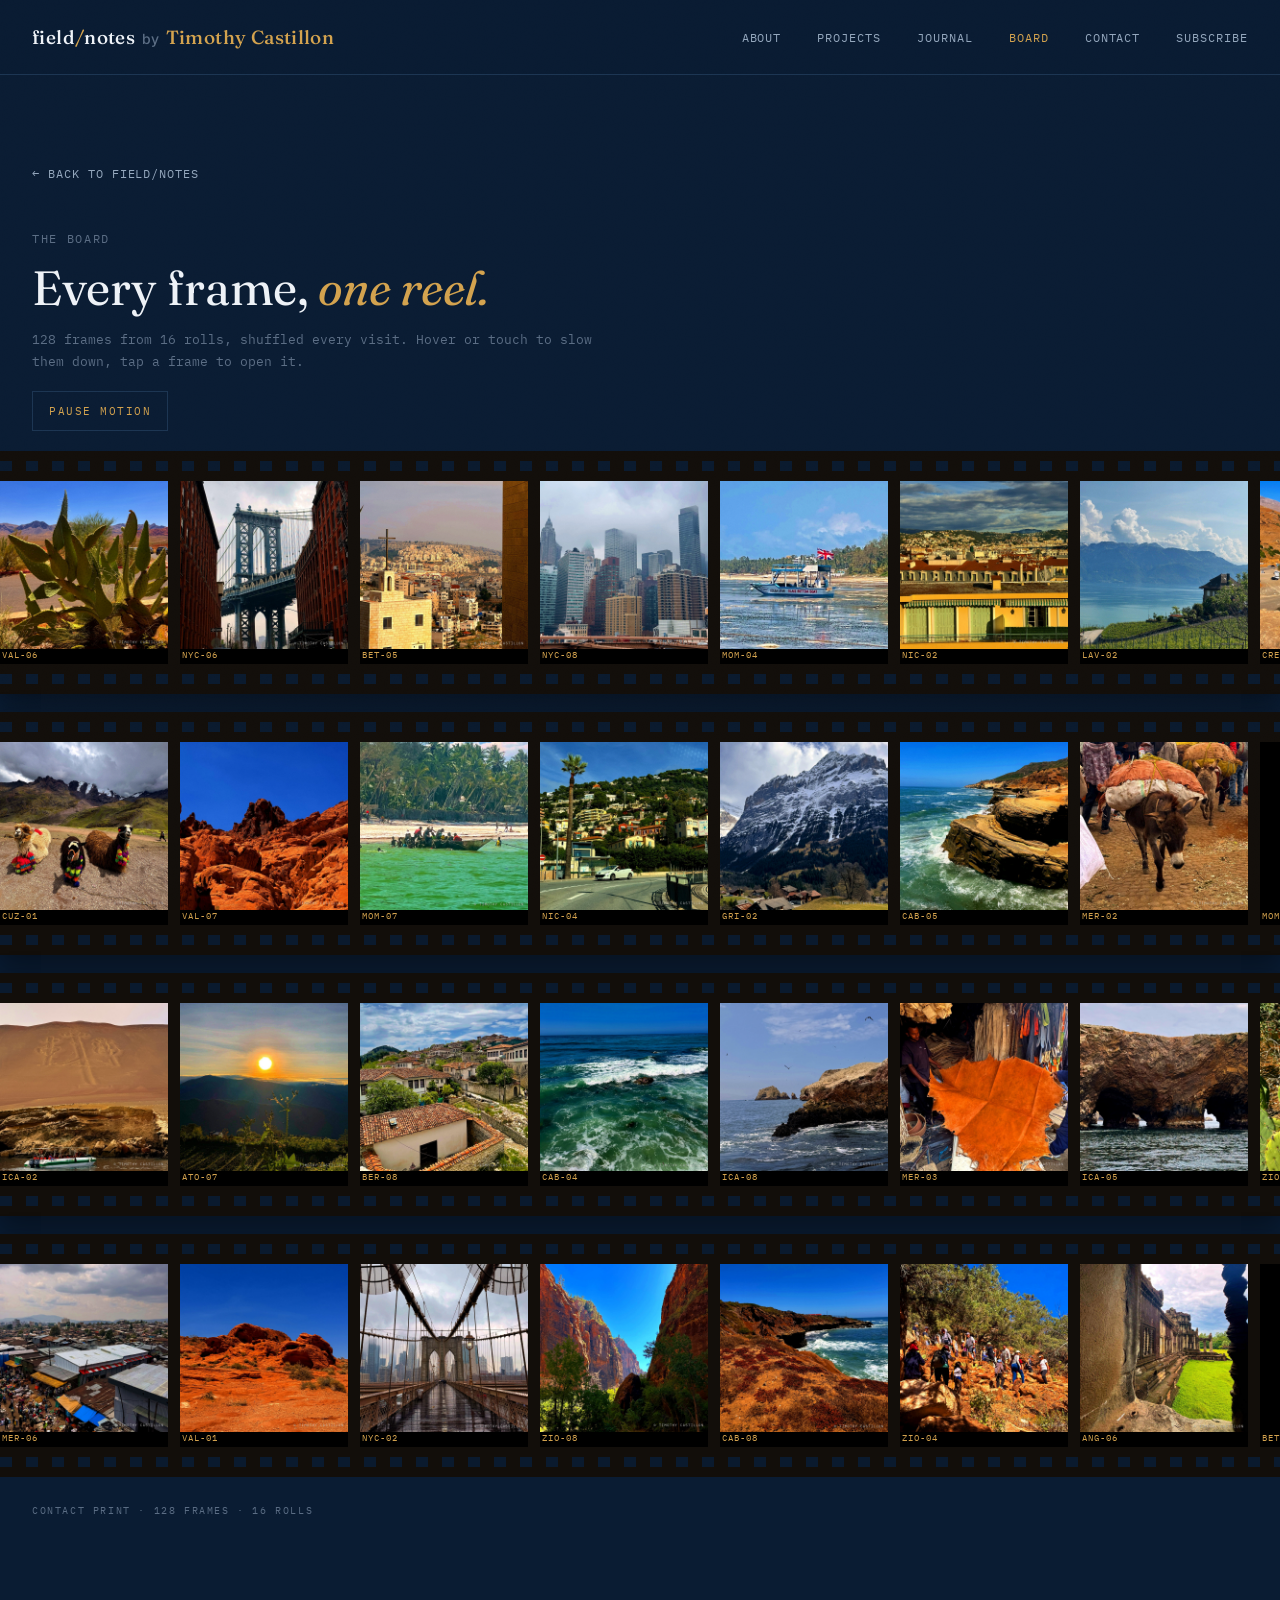
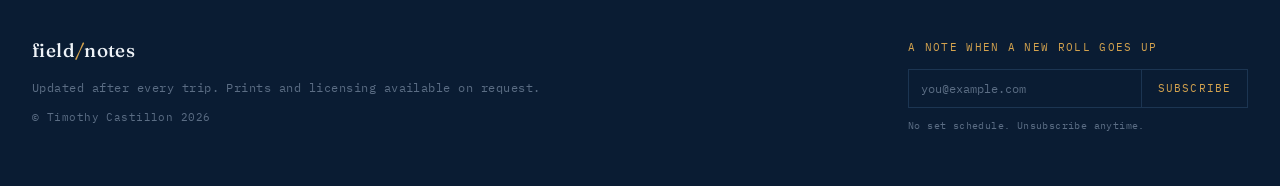
==== commit 922b3679: "Add files via upload" ====
--- a/board.html
+++ b/board.html
@@ -3,11 +3,11 @@
 <head>
 <meta charset="UTF-8">
 <meta name="viewport" content="width=device-width, initial-scale=1.0">
-<title>The Board — field/notes</title>
+<title>The Board - field/notes</title>
 <link rel="preconnect" href="https://fonts.googleapis.com">
 <link href="https://fonts.googleapis.com/css2?family=Fraunces:opsz,wght@9..144,300;9..144,400;9..144,500;9..144,600&family=Inter:wght@400;500;600&family=IBM+Plex+Mono:wght@400;500&display=swap" rel="stylesheet">
 <link rel="stylesheet" href="style.css">
-<link rel="stylesheet" href="board.css">
+<link rel="stylesheet" href="board.css?v=2">
 <link rel="alternate" type="application/rss+xml" title="field/notes" href="https://tmcastillon01.github.io/PhotoPortfolio/feed.xml">
 </head>
 <body class="board">
@@ -21,12 +21,13 @@
   <div class="entry-page-head board-head">
     <a class="back-link" href="index.html">&larr; Back to field/notes</a>
     <div class="eyebrow" style="margin-bottom:14px;">The Board</div>
-    <h1 class="board-title">Proof sheet, <em>all rolls.</em></h1>
+    <h1 class="board-title">Every frame, <em>one reel.</em></h1>
     <p class="board-sub" id="board-sub"></p>
+    <button type="button" class="board-motion" id="board-motion" aria-pressed="false">Pause motion</button>
   </div>
-  <div id="board-sheets"></div>
-  <p class="board-foot" id="board-foot"></p>
 </div>
+<div class="reels" id="reels" aria-label="All photos from every roll, moving like film"></div>
+<div class="wrap"><p class="board-foot" id="board-foot"></p></div>
 
 <footer>
   <div class="wrap footer-grid">
@@ -51,44 +52,98 @@
 </div>
 
 <script src="entries.js"></script>
-<script src="lightbox.js"></script>
+<script src="lightbox.js?v=2"></script>
 <script src="subscribe.js"></script>
 <script>
 (function () {
-  const MONTHS = { JAN:0, FEB:1, MAR:2, APR:3, MAY:4, JUN:5, JUL:6, AUG:7, SEP:8, OCT:9, NOV:10, DEC:11 };
-  function dateValue(str) {
-    const m = /^([A-Z]{3})\s+(\d{4})$/.exec(String(str || '').trim().toUpperCase());
-    return m && m[1] in MONTHS ? parseInt(m[2], 10) * 12 + MONTHS[m[1]] : 0;
-  }
   function esc(s) {
     return String(s).replace(/&/g, '&amp;').replace(/</g, '&lt;').replace(/>/g, '&gt;').replace(/"/g, '&quot;');
   }
   const pad = (n) => String(n).padStart(2, '0');
-  const sorted = [...ENTRIES].sort((a, b) => dateValue(b.date) - dateValue(a.date));
-  let total = 0;
 
-  document.getElementById('board-sheets').innerHTML = sorted.map((e) => {
+  // every frame from every roll
+  const all = [];
+  ENTRIES.forEach((e) => {
     const code = e.slug.toUpperCase().slice(0, 3);
-    const frames = Array.from({ length: e.count }, (_, i) => {
+    for (let i = 0; i < e.count; i++) {
       const n = pad(i + 1);
-      total += 1;
       const cap = e.title.split(':')[0] + ((e.captions && e.captions[i]) ? ' · ' + e.captions[i] : '');
-      return `<div class="frame${i === 0 ? ' kept' : ''}" data-frame="${code}-${n}" data-caption="${esc(cap)}" tabindex="0" role="button" aria-label="${esc(e.title)}, frame ${n}">
-        <img src="images/${e.slug}/${n}.jpg" alt="${esc(e.title)}, frame ${n}" loading="lazy">
-      </div>`;
-    }).join('');
-    return `<section class="roll">
-      <div class="roll-head">
-        <a href="entry.html?slug=${encodeURIComponent(e.slug)}">${code} &middot; ${esc(e.title.split(':')[0])}</a>
-        <span>${esc(e.date)} &middot; ${esc(e.location)}</span>
+      all.push({ slug: e.slug, code, n, title: e.title, cap });
+    }
+  });
+
+  // shuffle, then nudge so two frames from the same roll rarely sit side by side
+  for (let i = all.length - 1; i > 0; i--) {
+    const j = Math.floor(Math.random() * (i + 1));
+    [all[i], all[j]] = [all[j], all[i]];
+  }
+  for (let i = 1; i < all.length; i++) {
+    if (all[i].slug === all[i - 1].slug) {
+      const k = (i + 7) % all.length;
+      [all[i], all[k]] = [all[k], all[i]];
+    }
+  }
+
+  const ROWS = 4;
+  const per = Math.ceil(all.length / ROWS);
+  const frameHtml = (f, clone) => `<div class="frame" data-frame="${f.code}-${f.n}" data-caption="${esc(f.cap)}" data-href="entry.html?slug=${encodeURIComponent(f.slug)}"${clone ? ' aria-hidden="true"' : ' tabindex="0" role="button" aria-label="' + esc(f.title) + ', frame ' + f.n + '"'}>
+      <img src="images/${f.slug}/${f.n}.jpg" alt="${clone ? '' : esc(f.title) + ', frame ' + f.n}" loading="lazy" decoding="async">
+    </div>`;
+
+  const reels = document.getElementById('reels');
+  const speeds = [34, 26, 40, 30]; // pixels per second, one per row
+  reels.innerHTML = Array.from({ length: ROWS }, (_, r) => {
+    const rowFrames = all.slice(r * per, (r + 1) * per);
+    return `<div class="reel ${r % 2 ? 'to-right' : 'to-left'}" data-speed="${speeds[r % speeds.length]}">
+      <div class="reel-run">
+        <div class="reel-track contact-sheet">${rowFrames.map((f) => frameHtml(f, false)).join('')}</div>
+        <div class="reel-track reel-dup">${rowFrames.map((f) => frameHtml(f, true)).join('')}</div>
       </div>
-      <div class="contact-sheet">${frames}</div>
-    </section>`;
+    </div>`;
   }).join('');
 
+  // constant speed whatever the screen: duration = one track's width / speed
+  function setSpeeds() {
+    reels.querySelectorAll('.reel').forEach((reel) => {
+      const track = reel.querySelector('.reel-track');
+      const w = track.getBoundingClientRect().width;
+      reel.querySelector('.reel-run').style.setProperty('--dur', Math.max(20, w / parseFloat(reel.dataset.speed)) + 's');
+    });
+  }
+  setSpeeds();
+  window.addEventListener('resize', setSpeeds);
+
+  // tapping a copy opens its original, so the viewer's frame list stays 1 per photo
+  reels.addEventListener('click', (ev) => {
+    const copy = ev.target.closest('.reel-dup .frame');
+    if (!copy) return;
+    const orig = reels.querySelector('.contact-sheet .frame[data-frame="' + copy.dataset.frame + '"]');
+    if (orig) orig.click();
+  });
+
+  // pause control (also on hover, touch and when the viewer is open, via CSS and below)
+  const btn = document.getElementById('board-motion');
+  const still = window.matchMedia('(prefers-reduced-motion: reduce)');
+  function setPaused(p) {
+    document.body.classList.toggle('motion-off', p);
+    btn.setAttribute('aria-pressed', p ? 'true' : 'false');
+    btn.textContent = p ? 'Play motion' : 'Pause motion';
+  }
+  setPaused(still.matches);
+  btn.addEventListener('click', () => setPaused(!document.body.classList.contains('motion-off')));
+  reels.addEventListener('touchstart', (ev) => {
+    const reel = ev.target.closest('.reel'); if (!reel) return;
+    reel.classList.add('touching');
+    clearTimeout(reel._t);
+  }, { passive: true });
+  reels.addEventListener('touchend', (ev) => {
+    const reel = ev.target.closest('.reel'); if (!reel) return;
+    reel._t = setTimeout(() => reel.classList.remove('touching'), 1800);
+  }, { passive: true });
+
   document.getElementById('board-sub').textContent =
-    total + ' frames from ' + sorted.length + ' rolls, newest first. Tap a frame to enlarge it. The red pen marks the cover frame of each roll.';
-  document.getElementById('board-foot').textContent = 'Contact print · ' + total + ' frames · ' + sorted.length + ' rolls';
+    all.length + ' frames from ' + ENTRIES.length + ' rolls, shuffled every visit. Hover or touch to slow them down, tap a frame to open it.';
+  document.getElementById('board-foot').textContent = 'Contact print · ' + all.length + ' frames · ' + ENTRIES.length + ' rolls';
   initLightbox();
   mountSubscribe();
 })();
--- a/board.css
+++ b/board.css
@@ -1,25 +1,49 @@
-/* The Board: proof-sheet view of every roll. Loaded after style.css. */
+/* The Board: every frame on moving film rows. Loaded after style.css. */
 .board-title{ font-family:'Fraunces', serif; font-weight:400; font-size:clamp(32px,5vw,48px); line-height:1.1; margin:0 0 14px; }
 .board-title em{ color:var(--gold); }
-.board-sub{ font-family:'IBM Plex Mono', monospace; font-size:13px; line-height:1.7; color:var(--ink-dim); max-width:70ch; margin:0; }
-.board-head{ padding-bottom:28px; }
-.roll{ margin:0 0 30px; }
-.roll-head{ display:flex; justify-content:space-between; align-items:baseline; gap:6px 18px; flex-wrap:wrap; margin-bottom:8px;
-  font-family:'IBM Plex Mono', monospace; font-size:11px; letter-spacing:.14em; text-transform:uppercase; }
-.roll-head a{ color:var(--gold); text-decoration:none; }
-.roll-head a:hover{ text-decoration:underline; }
-.roll-head span{ color:var(--ink-dim); }
-.board .contact-sheet{ grid-template-columns:repeat(8, minmax(0,1fr)); gap:6px; }
-.board .frame{ aspect-ratio:auto; background:#000; padding:5px 5px 17px; overflow:visible; }
-.board .frame img{ aspect-ratio:1/1; height:auto; filter:none; transition:filter .25s ease; }
-.board .frame:hover img{ transform:none; filter:brightness(1.08); }
-.board .frame::before{ top:auto; bottom:3px; left:6px; opacity:1; z-index:1; font-size:9px; color:var(--gold); letter-spacing:.1em; }
-.board .frame::after{ box-shadow:none; }
-.board .frame.kept::after{
-  inset:-3px -3px 12px -3px; border:2.5px solid #ff5a47; border-radius:50% 46% 52% 48% / 48% 52% 46% 50%;
-  transform:rotate(-3deg); pointer-events:none; z-index:2;
+.board-sub{ font-family:'IBM Plex Mono', monospace; font-size:13px; line-height:1.7; color:var(--ink-dim); max-width:70ch; margin:0 0 18px; }
+.board-head{ padding-bottom:20px; }
+.board-motion{ font-family:'IBM Plex Mono', monospace; font-size:11px; letter-spacing:.14em; text-transform:uppercase; color:var(--gold);
+  background:transparent; border:1px solid var(--line); padding:10px 16px; cursor:pointer; min-height:40px; }
+.board-motion:hover{ border-color:var(--gold); }
+.board-foot{ font-family:'IBM Plex Mono', monospace; font-size:10px; letter-spacing:.16em; text-transform:uppercase; color:var(--ink-dim); padding:26px 0 60px; margin:0; }
+
+/* film rows */
+.reels{ --w:168px; --g:12px; display:flex; flex-direction:column; gap:18px; overflow:hidden; }
+.reel{ position:relative; overflow:hidden; background:#120e0a; padding:30px 0; box-shadow:0 10px 26px rgba(0,0,0,.4); }
+.reel::before, .reel::after{
+  content:""; position:absolute; left:0; right:0; height:10px; pointer-events:none;
+  background:repeating-linear-gradient(90deg, var(--bg) 0 12px, transparent 12px 26px); opacity:.9;
+  -webkit-mask:linear-gradient(#000,#000); mask:linear-gradient(#000,#000);
 }
-.board .frame:hover{ outline:1px solid var(--gold); }
-.board-foot{ font-family:'IBM Plex Mono', monospace; font-size:10px; letter-spacing:.16em; text-transform:uppercase; color:var(--ink-dim); padding:6px 0 60px; margin:0; }
-@media (max-width:900px){ .board .contact-sheet{ grid-template-columns:repeat(4, minmax(0,1fr)); } }
-@media (max-width:520px){ .board .contact-sheet{ gap:5px; } .board .frame{ padding:4px 4px 15px; } }
+.reel::before{ top:10px; } .reel::after{ bottom:10px; }
+.reel-run{ display:flex; width:max-content; animation:reel-left var(--dur,60s) linear infinite; will-change:transform; }
+.reel.to-right .reel-run{ animation-name:reel-right; }
+@keyframes reel-left{ from{ transform:translateX(0); } to{ transform:translateX(-50%); } }
+@keyframes reel-right{ from{ transform:translateX(-50%); } to{ transform:translateX(0); } }
+.reel:hover .reel-run, .reel.touching .reel-run, .reel:focus-within .reel-run{ animation-duration:calc(var(--dur,60s) * 6); }
+body.motion-off .reel-run, body.lb-open .reel-run{ animation-play-state:paused; }
+
+.board .reel .reel-track{ display:flex; gap:var(--g); padding-right:var(--g); grid-template-columns:none; margin:0; flex:none; }
+.board .reel .frame{ flex:none; width:var(--w); aspect-ratio:auto; background:#000; padding:0 0 15px; overflow:visible; }
+.board .reel .frame img{ width:100%; aspect-ratio:1/1; height:auto; object-fit:cover; display:block; filter:none; transition:filter .25s ease; }
+.board .reel .frame:hover img{ transform:none; filter:brightness(1.1); }
+.board .reel .frame::before{ top:auto; bottom:2px; left:2px; opacity:1; z-index:1; font-size:9px; color:var(--gold); letter-spacing:.1em; }
+.board .reel .frame::after{ box-shadow:none; }
+.board .frame:hover, .board .frame:focus-visible{ outline:1px solid var(--gold); outline-offset:1px; }
+
+@media (max-width:900px){ .reels{ --w:132px; --g:9px; gap:14px; } }
+@media (max-width:520px){ .reels{ --w:108px; --g:8px; } .reel{ padding:26px 0; } }
+
+/* reduced motion: no animation, rows scroll by hand; the second copy is hidden */
+@media (prefers-reduced-motion: reduce){
+  .reel{ overflow-x:auto; }
+  .reel-run{ animation:none !important; }
+  .reel-dup{ display:none; }
+}
+body.motion-off .reel{ overflow-x:auto; }
+body.motion-off .reel-run{ transform:none !important; }
+body.motion-off .reel-dup{ display:none; }
+
+.lightbox-roll{ display:inline-block; margin-top:8px; font-family:'IBM Plex Mono', monospace; font-size:11px; letter-spacing:.14em; text-transform:uppercase; color:var(--gold); text-decoration:none; border-bottom:1px solid var(--gold-dim); }
+.lightbox-roll:hover{ border-bottom-color:var(--gold); }
